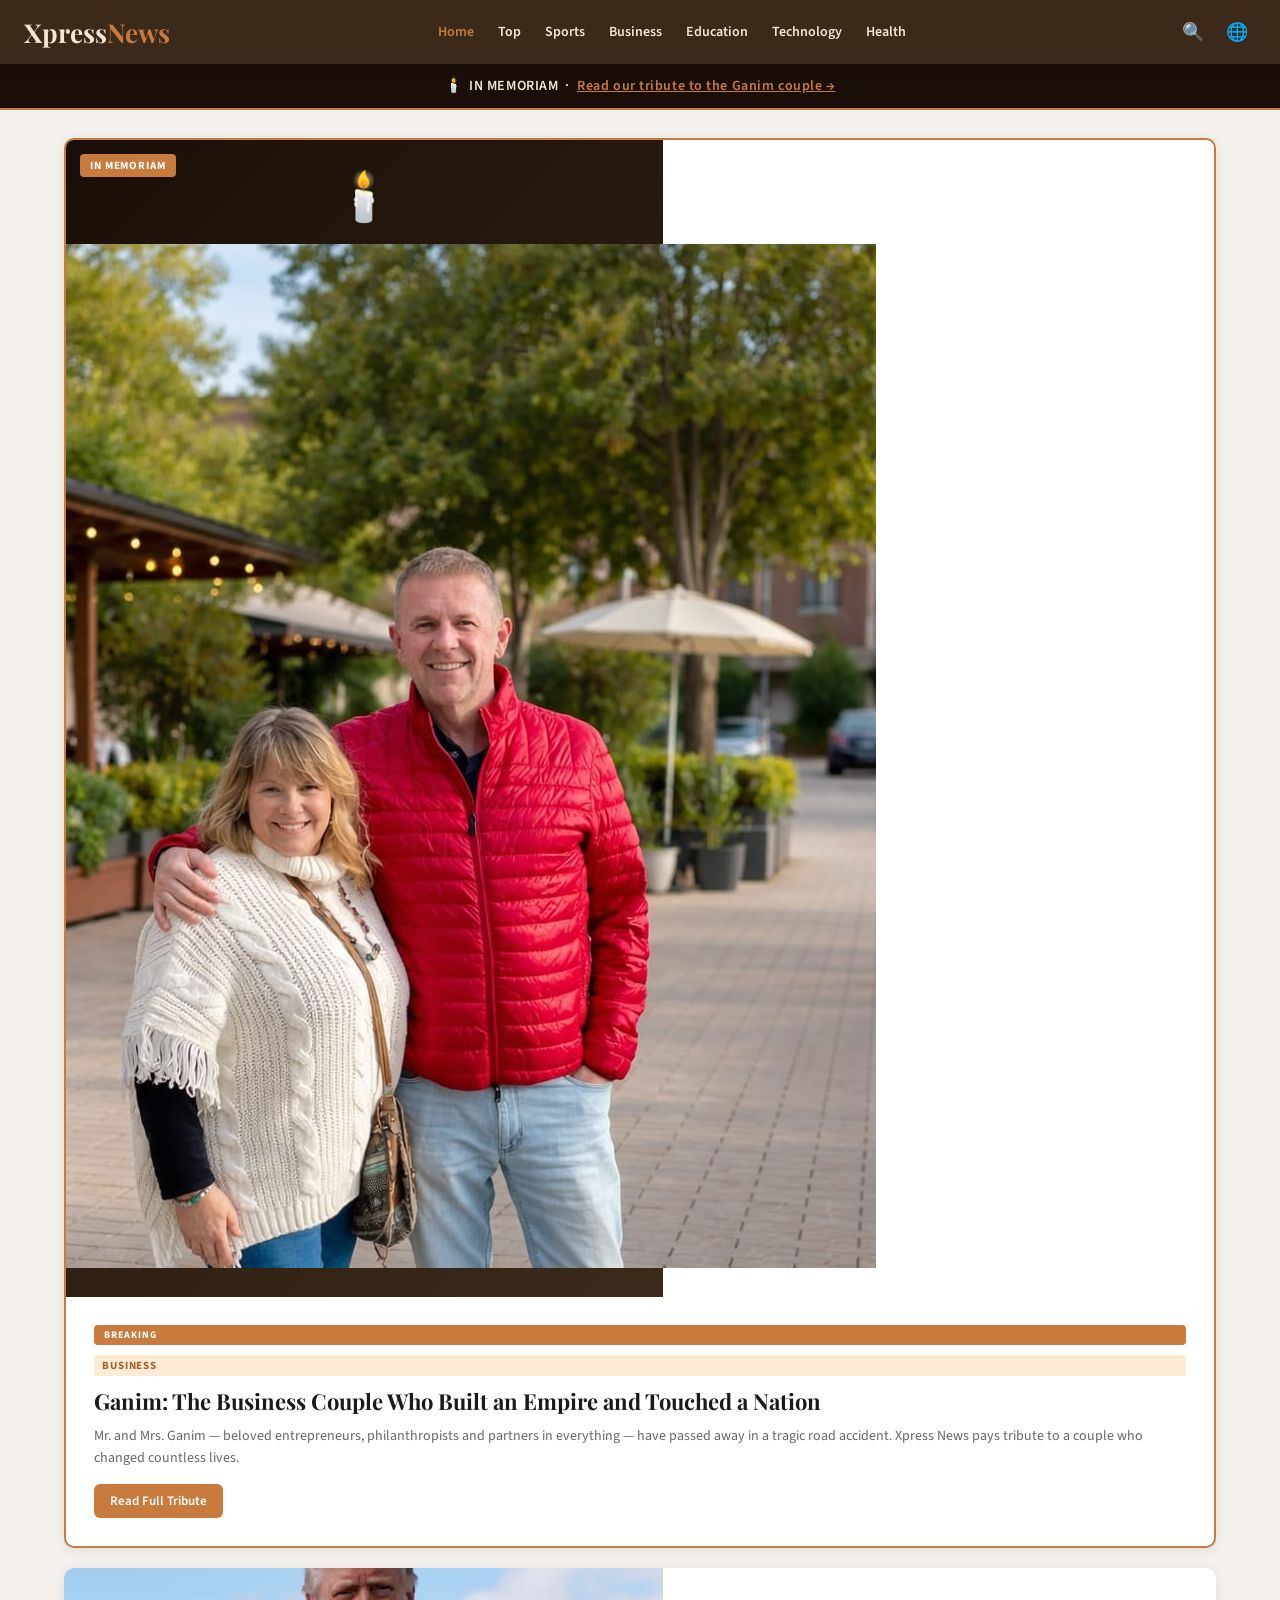
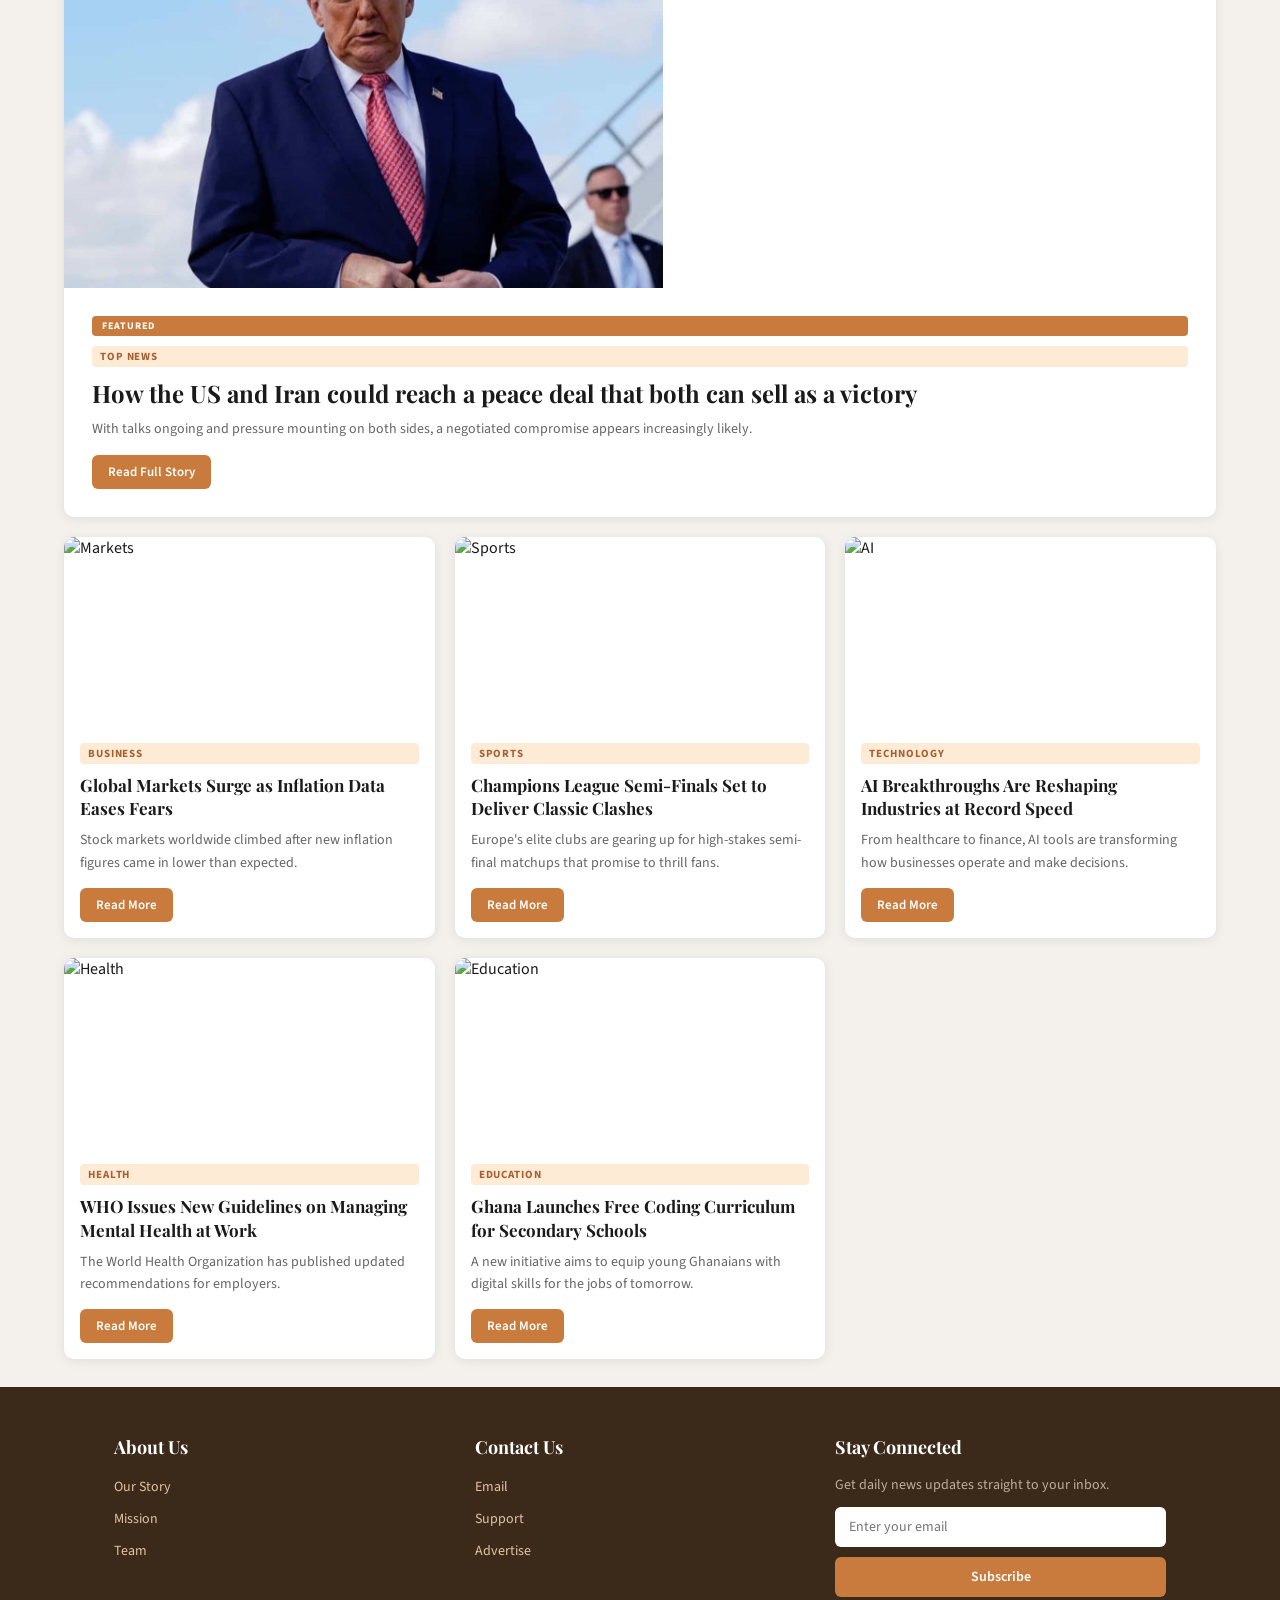
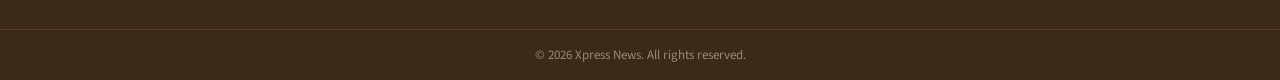
==== index.html @ 88f5d94f "Initial commit" ====
<!doctype html>
<html lang="en">
  <head>
    <meta charset="UTF-8" />
    <meta name="viewport" content="width=device-width, initial-scale=1.0" />
    <title>Xpress News — Breaking News, Latest Updates, Global & Local Coverage</title>
    <meta name="description" content="Xpress News delivers the latest breaking news, top stories, and in-depth coverage of global events, business, technology, sports, and more. Stay informed with fast and accurate reporting." />
    <meta name="keywords" content="Xpress News, breaking news, latest updates, global news, local news, business news, technology news, sports news, health news, education news, news today" />
    <meta name="author" content="Xpress News" />
    <meta name="robots" content="index, follow" />

    <!-- Open Graph / Facebook -->
    <meta property="og:type" content="website" />
    <meta property="og:url" content="https://xpressnews.com/" />
    <meta property="og:title" content="Xpress News — Breaking News, Latest Updates" />
    <meta property="og:description" content="Stay informed with Xpress News. Your trusted source for global breaking news, business, and technology updates." />
    <meta property="og:image" content="https://xpressnews.com/assest/images/tribute.jpeg" />

    <!-- Twitter -->
    <meta property="twitter:card" content="summary_large_image" />
    <meta property="twitter:url" content="https://xpressnews.com/" />
    <meta property="twitter:title" content="Xpress News — Breaking News, Latest Updates" />
    <meta property="twitter:description" content="Stay informed with Xpress News. Your trusted source for global breaking news, business, and technology updates." />
    <meta property="twitter:image" content="https://xpressnews.com/assest/images/tribute.jpeg" />

    <link rel="stylesheet" href="assest/css/style.css" />
  </head>
  <body>
    <header class="header">
      <a href="index.html" class="logo">Xpress<span>News</span></a>
      <nav class="nav desktop-nav">
        <a href="index.html" class="active">Home</a>
        <a href="Topnews.html">Top</a>
        <a href="Sports.html">Sports</a>
        <a href="Bussiness.html">Business</a>
        <a href="Education.html">Education</a>
        <a href="Technology.html">Technology</a>
        <a href="Health.html">Health</a>
      </nav>
      <div class="actions">
        <button id="searchBtn">🔍</button>
        <button onclick="toggleTranslate()">🌐</button>
        <button id="menuBtn" class="hamburger">☰</button>
      </div>
      <div id="google_translate_element"></div>
    </header>

    <div id="mobileMenu" class="mobile-menu">
      <a href="index.html">Home</a><a href="Topnews.html">Top News</a
      ><a href="Sports.html">Sports</a> <a href="Bussiness.html">Business</a
      ><a href="Education.html">Education</a>
      <a href="Technology.html">Technology</a><a href="Health.html">Health</a>
    </div>

    <div id="searchBar" class="search-bar">
      <input
        type="text"
        id="searchInput"
        placeholder="Search news articles..."
      />
    </div>

    <!-- BREAKING: GANIM TRIBUTE — prominent placement for SEO & visibility -->
    <div
      style="
        background: #1a0f08;
        color: var(--cream, #f5e6d3);
        text-align: center;
        padding: 12px 20px;
        font-size: 14px;
        font-weight: 600;
        letter-spacing: 0.04em;
        border-bottom: 2px solid #c97b3d;
      "
    >
      🕯️ &nbsp;IN MEMORIAM &nbsp;·&nbsp;
      <a
        href="ganim-tribute.html"
        style="color: #c97b3d; text-decoration: underline"
        >Read our tribute to the Ganim couple →</a
      >
    </div>
    <main class="news-grid">
      <!-- GANIM FEATURED TRIBUTE CARD -->
      <div
        class="news-card featured-card"
        style="border: 2px solid #c97b3d"
        onclick="window.location.href = 'ganim-tribute.html'"
        onkeypress="window.location.href = 'ganim-tribute.html'"
        style="cursor: pointer"
      >
        <div
          style="
            background: linear-gradient(135deg, #1a0f08, #3b2a1a);
            width: 52%;
            min-height: 320px;
            display: flex;
            align-items: center;
            justify-content: center;
            flex-shrink: 0;
            position: relative;
          "
        >
          <div style="text-align: center; padding: 24px">
            <div style="font-size: 48px; margin-bottom: 12px">🕯️</div>
            <div
              style="
                font-size: 13px;
                color: rgba(245, 230, 211, 0.6);
                letter-spacing: 0.08em;
              "
            >
              <img src="assest/images/tribute.jpeg" />
            </div>
          </div>
          <div
            style="
              position: absolute;
              top: 14px;
              left: 14px;
              background: #c97b3d;
              color: white;
              font-size: 11px;
              font-weight: 700;
              padding: 4px 10px;
              border-radius: 4px;
              letter-spacing: 0.08em;
              text-transform: uppercase;
            "
          >
            In Memoriam
          </div>
        </div>
        <div class="news-card-body" style="justify-content: center">
          <span class="featured-badge">Breaking</span>
          <div class="news-category">Business</div>
          <h3 style="font-size: 22px">
            Ganim: The Business Couple Who Built an Empire and Touched a Nation
          </h3>
          <p>
            Mr. and Mrs. Ganim — beloved entrepreneurs, philanthropists and
            partners in everything — have passed away in a tragic road accident.
            Xpress News pays tribute to a couple who changed countless lives.
          </p>
          <a
            href="ganim-tribute.html"
            class="read-more"
            onclick="event.stopPropagation()"
            >Read Full Tribute</a
          >
        </div>
      </div>

      <div class="news-card featured-card" data-article-id="us-iran-deal">
        <img src="assest/images/Trump.jpeg" alt="US Iran" class="news-image" />
        <div class="news-card-body">
          <span class="featured-badge">Featured</span>
          <div class="news-category">Top News</div>
          <h3>
            How the US and Iran could reach a peace deal that both can sell as a
            victory
          </h3>
          <p>
            With talks ongoing and pressure mounting on both sides, a negotiated
            compromise appears increasingly likely.
          </p>
          <a href="#" class="read-more">Read Full Story</a>
        </div>
      </div>

      <div class="news-card" data-article-id="markets-surge">
        <img
          src="https://images.unsplash.com/photo-1611974789855-9c2a0a7236a3?w=600&q=80"
          alt="Markets"
          class="news-image"
        />
        <div class="news-card-body">
          <div class="news-category">Business</div>
          <h3>Global Markets Surge as Inflation Data Eases Fears</h3>
          <p>
            Stock markets worldwide climbed after new inflation figures came in
            lower than expected.
          </p>
          <a href="#" class="read-more">Read More</a>
        </div>
      </div>

      <div class="news-card" data-article-id="champions-league">
        <img
          src="https://images.unsplash.com/photo-1546519638-68e109498ffc?w=600&q=80"
          alt="Sports"
          class="news-image"
        />
        <div class="news-card-body">
          <div class="news-category">Sports</div>
          <h3>Champions League Semi-Finals Set to Deliver Classic Clashes</h3>
          <p>
            Europe's elite clubs are gearing up for high-stakes semi-final
            matchups that promise to thrill fans.
          </p>
          <a href="#" class="read-more">Read More</a>
        </div>
      </div>

      <div class="news-card" data-article-id="ai-industries">
        <img
          src="https://images.unsplash.com/photo-1677442135703-1787eea5ce01?w=600&q=80"
          alt="AI"
          class="news-image"
        />
        <div class="news-card-body">
          <div class="news-category">Technology</div>
          <h3>AI Breakthroughs Are Reshaping Industries at Record Speed</h3>
          <p>
            From healthcare to finance, AI tools are transforming how businesses
            operate and make decisions.
          </p>
          <a href="#" class="read-more">Read More</a>
        </div>
      </div>

      <div class="news-card" data-article-id="who-mental-health">
        <img
          src="https://images.unsplash.com/photo-1505751172876-fa1923c5c528?w=600&q=80"
          alt="Health"
          class="news-image"
        />
        <div class="news-card-body">
          <div class="news-category">Health</div>
          <h3>WHO Issues New Guidelines on Managing Mental Health at Work</h3>
          <p>
            The World Health Organization has published updated recommendations
            for employers.
          </p>
          <a href="#" class="read-more">Read More</a>
        </div>
      </div>

      <div class="news-card" data-article-id="ghana-coding">
        <img
          src="https://images.unsplash.com/photo-1580582932707-520aed937b7b?w=600&q=80"
          alt="Education"
          class="news-image"
        />
        <div class="news-card-body">
          <div class="news-category">Education</div>
          <h3>Ghana Launches Free Coding Curriculum for Secondary Schools</h3>
          <p>
            A new initiative aims to equip young Ghanaians with digital skills
            for the jobs of tomorrow.
          </p>
          <a href="#" class="read-more">Read More</a>
        </div>
      </div>
    </main>

    <footer class="footer">
      <div class="footer-container">
        <div class="footer-column">
          <h3>About Us</h3>
          <ul>
            <li><a href="About.html">Our Story</a></li>
            <li><a href="About.html#mission">Mission</a></li>
            <li><a href="About.html#team">Team</a></li>
          </ul>
        </div>
        <div class="footer-column">
          <h3>Contact Us</h3>
          <ul>
            <li><a href="#">Email</a></li>
            <li><a href="#">Support</a></li>
            <li><a href="#">Advertise</a></li>
          </ul>
        </div>
        <div class="footer-column">
          <h3>Stay Connected</h3>
          <p>Get daily news updates straight to your inbox.</p>
          <div class="newsletter">
            <input type="email" placeholder="Enter your email" /><button>
              Subscribe
            </button>
          </div>
        </div>
      </div>
      <div class="footer-bottom">© 2026 Xpress News. All rights reserved.</div>
    </footer>

    <script defer src="assest/JS/index.js"></script>
    <script src="//translate.google.com/translate_a/element.js?cb=googleTranslateElementInit"></script>
  </body>
</html>
---- assest/css/style.css ----
/* ===== XPRESS NEWS — UNIFIED STYLES ===== */
@import url("https://fonts.googleapis.com/css2?family=Playfair+Display:wght@700&family=Source+Sans+3:wght@400;600&display=swap");

*,
*::before,
*::after {
  box-sizing: border-box;
  margin: 0;
  padding: 0;
}

:root {
  --brown: #3b2a1a;
  --brown-mid: #5a3d28;
  --amber: #c97b3d;
  --amber-dark: #a65f2d;
  --cream: #f5e6d3;
  --bg: #f4f1ec;
  --white: #ffffff;
  --text: #1a1a1a;
  --text-muted: #666;
  --radius: 10px;
  --shadow: 0 2px 12px rgba(0, 0, 0, 0.08);
}

body {
  font-family: "Source Sans 3", Arial, sans-serif;
  background: var(--bg);
  color: var(--text);
  display: flex;
  flex-direction: column;
  min-height: 100vh;
}

/* HEADER */
.header {
  display: flex;
  justify-content: space-between;
  align-items: center;
  background: var(--brown);
  color: white;
  padding: 0 24px;
  height: 64px;
  position: sticky;
  top: 0;
  z-index: 100;
  box-shadow: 0 2px 8px rgba(0, 0, 0, 0.3);
}
.logo {
  font-family: "Playfair Display", Georgia, serif;
  font-size: 26px;
  font-weight: 700;
  color: var(--cream);
  text-decoration: none;
}
.logo span {
  color: var(--amber);
}
.nav {
  display: flex;
  align-items: center;
  gap: 2px;
}
.nav a {
  text-decoration: none;
  color: var(--cream);
  font-size: 14px;
  font-weight: 600;
  padding: 6px 11px;
  border-radius: 6px;
  transition: background 0.18s;
}
.nav a:hover {
  background: rgba(255, 255, 255, 0.12);
}
.nav a.active {
  color: var(--amber);
}
.actions {
  display: flex;
  align-items: center;
  gap: 6px;
}
.actions button {
  background: none;
  border: none;
  color: var(--cream);
  font-size: 18px;
  cursor: pointer;
  padding: 6px 8px;
  border-radius: 6px;
  transition: background 0.18s;
}
.actions button:hover {
  background: rgba(255, 255, 255, 0.12);
}
.hamburger {
  display: none;
}
#google_translate_element {
  display: none;
  position: absolute;
  top: 64px;
  right: 16px;
  background: white;
  border-radius: 8px;
  box-shadow: var(--shadow);
  padding: 8px;
  z-index: 200;
}

/* MOBILE MENU */
.mobile-menu {
  display: none;
  flex-direction: column;
  background: var(--brown-mid);
}
.mobile-menu.open {
  display: flex;
}
.mobile-menu a {
  padding: 13px 24px;
  color: var(--cream);
  text-decoration: none;
  font-size: 15px;
  font-weight: 600;
  border-bottom: 1px solid rgba(255, 255, 255, 0.06);
}
.mobile-menu a:hover {
  background: rgba(255, 255, 255, 0.07);
}

/* SEARCH */
.search-bar {
  background: white;
  padding: 10px 24px;
  border-bottom: 1px solid rgba(0, 0, 0, 0.08);
  display: none;
}
.search-bar.open {
  display: block;
}
.search-bar input {
  width: 100%;
  max-width: 600px;
  display: block;
  margin: 0 auto;
  padding: 10px 16px;
  font-size: 15px;
  border: 1.5px solid #ddd;
  border-radius: 8px;
  outline: none;
  font-family: inherit;
}
.search-bar input:focus {
  border-color: var(--amber);
}

/* PAGE HERO */
.page-hero {
  background: var(--brown);
  color: var(--cream);
  padding: 30px 24px 26px;
  border-bottom: 3px solid var(--amber);
}
.page-hero h1 {
  font-family: "Playfair Display", Georgia, serif;
  font-size: 34px;
  margin-bottom: 6px;
}
.page-hero p {
  color: rgba(245, 230, 211, 0.7);
  font-size: 15px;
}

/* NEWS GRID */
.news-grid {
  display: grid;
  grid-template-columns: repeat(auto-fill, minmax(280px, 1fr));
  gap: 20px;
  padding: 28px 24px;
  flex: 1;
  max-width: 1200px;
  margin: 0 auto;
  width: 100%;
}

/* NEWS CARD */
.news-card {
  background: var(--white);
  border-radius: var(--radius);
  box-shadow: var(--shadow);
  overflow: hidden;
  display: flex;
  flex-direction: column;
  transition:
    transform 0.2s,
    box-shadow 0.2s;
}
.news-card:hover {
  transform: translateY(-4px);
  box-shadow: 0 8px 24px rgba(0, 0, 0, 0.13);
}
.news-image {
  width: 100%;
  height: 190px;
  object-fit: cover;
  display: block;
}
.news-card-body {
  padding: 16px;
  flex: 1;
  display: flex;
  flex-direction: column;
}
.news-category {
  display: inline-block;
  font-size: 11px;
  font-weight: 700;
  letter-spacing: 0.08em;
  text-transform: uppercase;
  color: var(--amber-dark);
  background: #fdebd6;
  padding: 3px 8px;
  border-radius: 4px;
  margin-bottom: 10px;
}
.news-card h3 {
  font-family: "Playfair Display", Georgia, serif;
  font-size: 17px;
  line-height: 1.4;
  margin-bottom: 8px;
}
.news-card p {
  font-size: 14px;
  color: var(--text-muted);
  line-height: 1.6;
  flex: 1;
  margin-bottom: 14px;
}
.read-more {
  align-self: flex-start;
  padding: 8px 16px;
  border: none;
  background: var(--amber);
  color: white;
  border-radius: 6px;
  cursor: pointer;
  font-size: 13px;
  font-weight: 600;
  font-family: inherit;
  text-decoration: none;
  display: inline-block;
  transition: background 0.18s;
}
.read-more:hover {
  background: var(--amber-dark);
}

/* FEATURED CARD */
.featured-card {
  grid-column: 1 / -1;
  display: flex;
  background: var(--white);
  border-radius: var(--radius);
  box-shadow: var(--shadow);
  overflow: hidden;
}
.featured-card .news-image {
  width: 52%;
  height: 320px;
  flex-shrink: 0;
}
.featured-card .news-card-body {
  padding: 28px;
  justify-content: center;
}
.featured-card h3 {
  font-size: 24px;
}
.featured-badge {
  display: inline-block;
  font-size: 10px;
  font-weight: 700;
  letter-spacing: 0.1em;
  text-transform: uppercase;
  color: white;
  background: var(--amber);
  padding: 3px 10px;
  border-radius: 4px;
  margin-bottom: 10px;
}

/* ARTICLE */
.article-container {
  max-width: 820px;
  margin: 36px auto;
  padding: 0 24px;
  flex: 1;
}
.article-inner {
  background: var(--white);
  border-radius: var(--radius);
  box-shadow: var(--shadow);
  overflow: hidden;
}
.article-inner .article-image {
  width: 100%;
  height: 400px;
  object-fit: cover;
  display: block;
}
.article-body {
  padding: 32px;
}
.article-category {
  display: inline-block;
  font-size: 11px;
  font-weight: 700;
  letter-spacing: 0.1em;
  text-transform: uppercase;
  color: var(--amber-dark);
  background: #fdebd6;
  padding: 4px 10px;
  border-radius: 4px;
  margin-bottom: 14px;
}
.article-title {
  font-family: "Playfair Display", Georgia, serif;
  font-size: 30px;
  line-height: 1.3;
  margin-bottom: 10px;
}
.article-meta {
  color: var(--text-muted);
  font-size: 14px;
  margin-bottom: 22px;
  padding-bottom: 20px;
  border-bottom: 1px solid #eee;
}
.article-content p {
  font-size: 16px;
  line-height: 1.85;
  margin-bottom: 20px;
  color: #333;
}

/* RELATED */
.related-section {
  max-width: 820px;
  margin: 0 auto 40px;
  padding: 0 24px;
}
.related-section h2 {
  font-family: "Playfair Display", Georgia, serif;
  font-size: 22px;
  margin-bottom: 16px;
  padding-bottom: 10px;
  border-bottom: 2px solid var(--amber);
  display: inline-block;
}
.related-grid {
  display: grid;
  grid-template-columns: repeat(auto-fill, minmax(220px, 1fr));
  gap: 16px;
}

/* FOOTER */
.footer {
  background: var(--brown);
  color: var(--cream);
  margin-top: auto;
}
.footer-container {
  display: grid;
  grid-template-columns: repeat(auto-fit, minmax(200px, 1fr));
  gap: 30px;
  padding: 48px 24px 32px;
  max-width: 1100px;
  margin: auto;
}
.footer-column h3 {
  font-family: "Playfair Display", Georgia, serif;
  font-size: 18px;
  margin-bottom: 16px;
  color: #fff;
}
.footer-column ul {
  list-style: none;
}
.footer-column ul li {
  margin-bottom: 10px;
}
.footer-column ul li a {
  color: #e0c3a3;
  text-decoration: none;
  font-size: 14px;
  transition: color 0.15s;
}
.footer-column ul li a:hover {
  color: #fff;
}
.footer-column p {
  font-size: 14px;
  color: rgba(245, 230, 211, 0.7);
  margin-bottom: 12px;
}
.newsletter {
  display: flex;
  flex-direction: column;
  gap: 10px;
}
.newsletter input {
  padding: 10px 14px;
  border: none;
  border-radius: 6px;
  font-size: 14px;
  font-family: inherit;
}
.newsletter button {
  padding: 10px;
  border: none;
  background: var(--amber);
  color: white;
  border-radius: 6px;
  cursor: pointer;
  font-size: 14px;
  font-weight: 600;
  font-family: inherit;
  transition: background 0.18s;
}
.newsletter button:hover {
  background: var(--amber-dark);
}
.footer-bottom {
  text-align: center;
  padding: 16px;
  border-top: 1px solid var(--brown-mid);
  font-size: 13px;
  color: rgba(245, 230, 211, 0.5);
}

main {
  flex: 1;
}

/* RESPONSIVE */
@media (max-width: 768px) {
  .desktop-nav {
    display: none;
  }
  .hamburger {
    display: block;
  }
  .featured-card {
    flex-direction: column;
  }
  .featured-card .news-image {
    width: 100%;
    height: 220px;
  }
  .article-inner .article-image {
    height: 240px;
  }
  .article-title {
    font-size: 24px;
  }
  .news-grid {
    padding: 16px;
    gap: 14px;
  }
}
@media (max-width: 480px) {
  .header {
    padding: 0 14px;
  }
  .logo {
    font-size: 22px;
  }
  .news-grid {
    grid-template-columns: 1fr;
  }
}
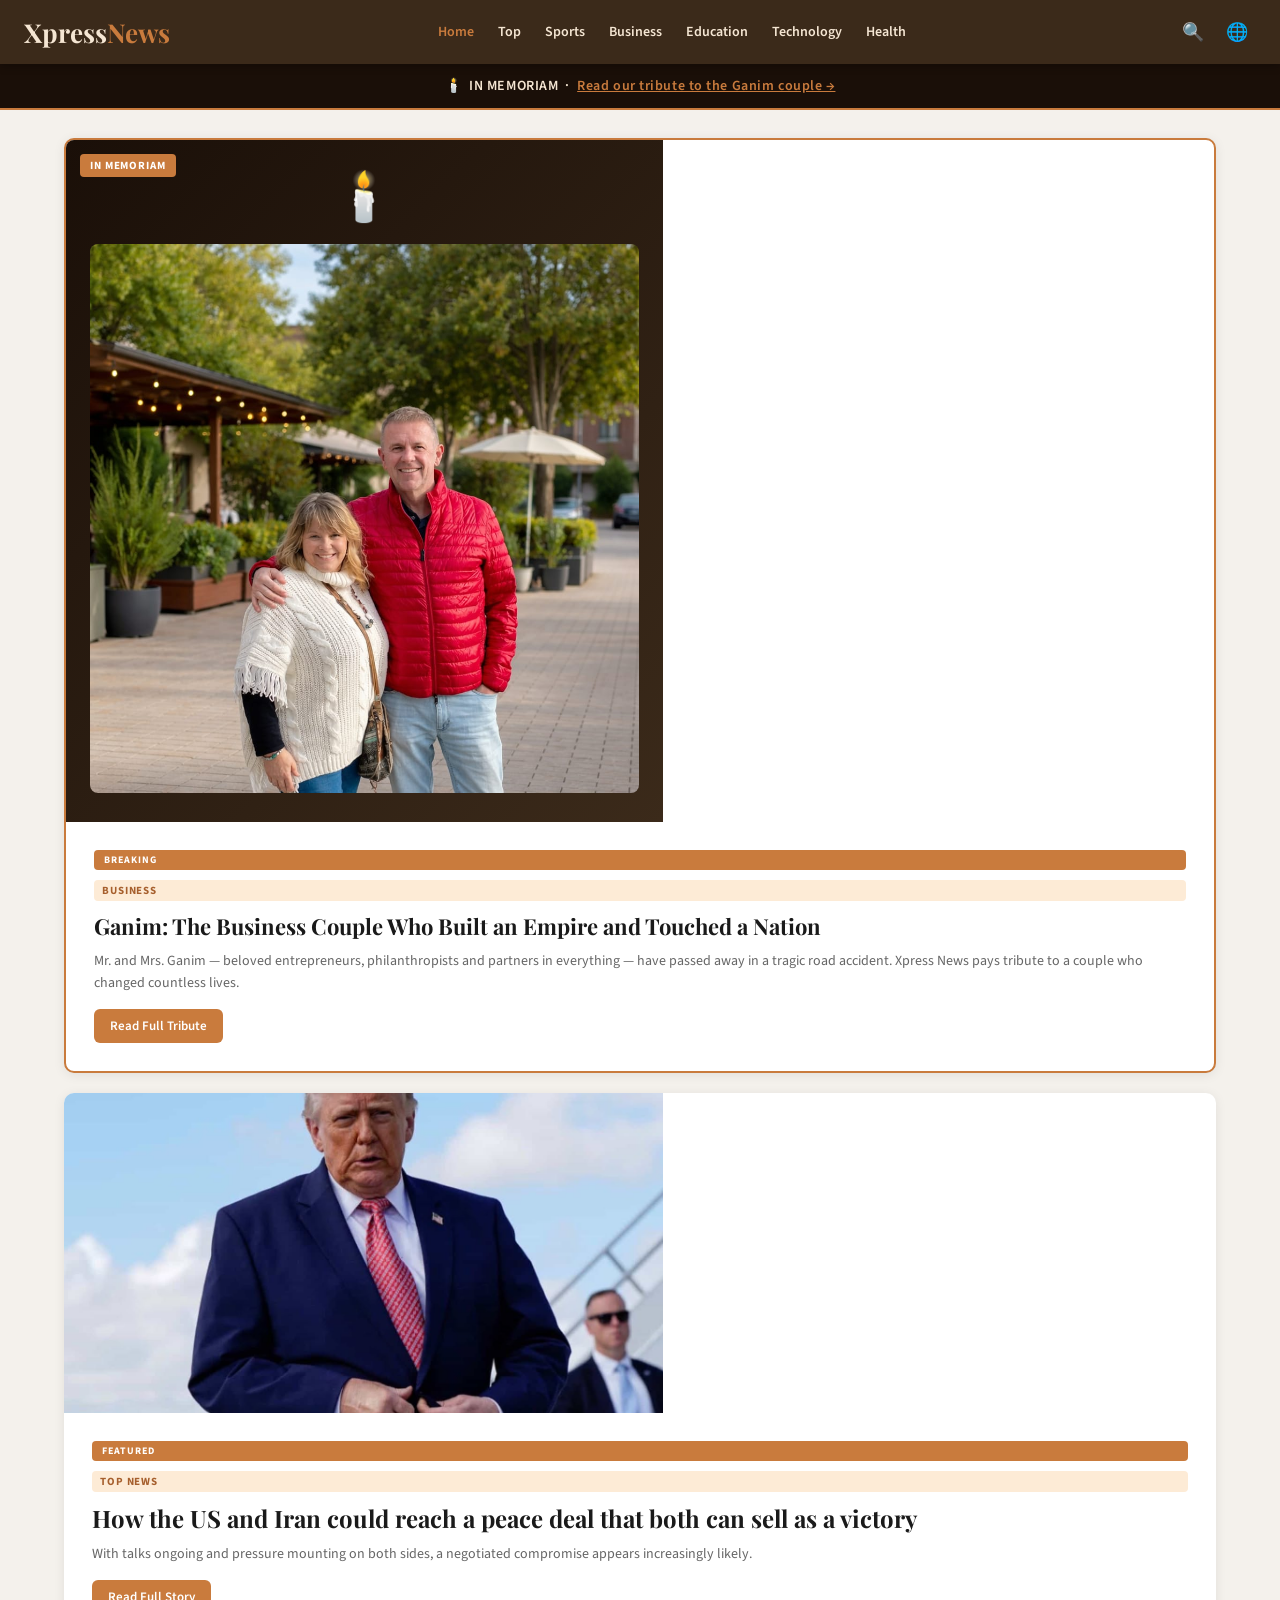
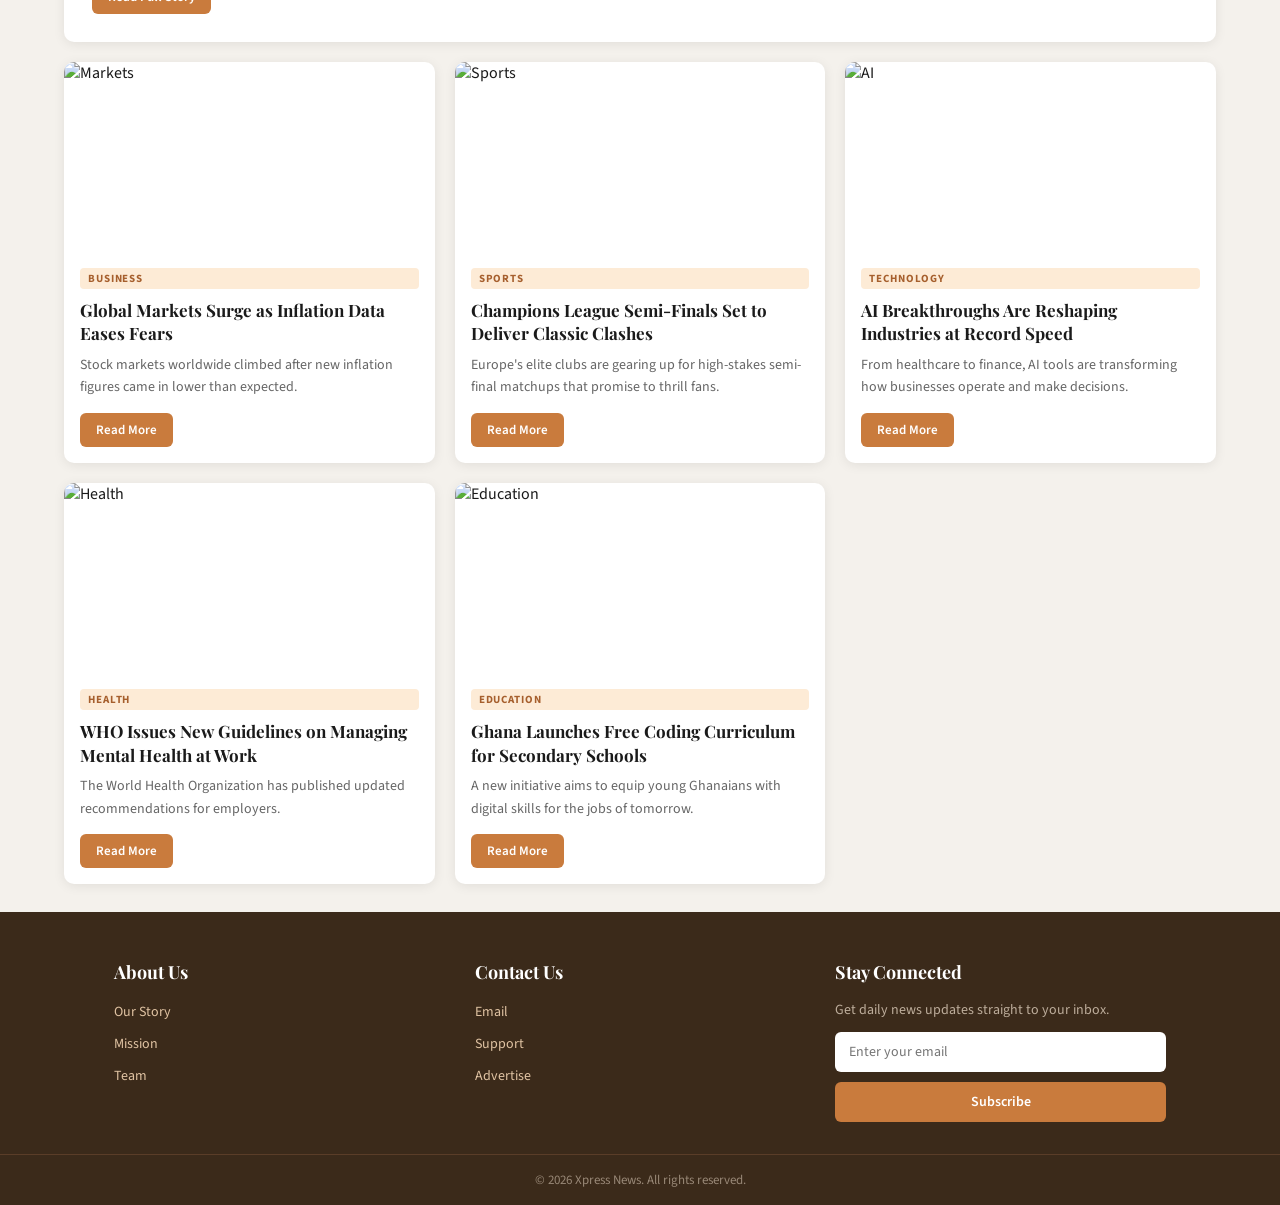
==== commit 247f0341: "Fix memorial image size on home page" ====
--- a/index.html
+++ b/index.html
@@ -3,25 +3,51 @@
   <head>
     <meta charset="UTF-8" />
     <meta name="viewport" content="width=device-width, initial-scale=1.0" />
-    <title>Xpress News — Breaking News, Latest Updates, Global & Local Coverage</title>
-    <meta name="description" content="Xpress News delivers the latest breaking news, top stories, and in-depth coverage of global events, business, technology, sports, and more. Stay informed with fast and accurate reporting." />
-    <meta name="keywords" content="Xpress News, breaking news, latest updates, global news, local news, business news, technology news, sports news, health news, education news, news today" />
+    <title>
+      Xpress News — Breaking News, Latest Updates, Global & Local Coverage
+    </title>
+    <meta
+      name="description"
+      content="Xpress News delivers the latest breaking news, top stories, and in-depth coverage of global events, business, technology, sports, and more. Stay informed with fast and accurate reporting."
+    />
+    <meta
+      name="keywords"
+      content="Xpress News, breaking news, latest updates, global news, local news, business news, technology news, sports news, health news, education news, news today"
+    />
     <meta name="author" content="Xpress News" />
     <meta name="robots" content="index, follow" />
 
     <!-- Open Graph / Facebook -->
     <meta property="og:type" content="website" />
     <meta property="og:url" content="https://xpressnews.com/" />
-    <meta property="og:title" content="Xpress News — Breaking News, Latest Updates" />
-    <meta property="og:description" content="Stay informed with Xpress News. Your trusted source for global breaking news, business, and technology updates." />
-    <meta property="og:image" content="https://xpressnews.com/assest/images/tribute.jpeg" />
+    <meta
+      property="og:title"
+      content="Xpress News — Breaking News, Latest Updates"
+    />
+    <meta
+      property="og:description"
+      content="Stay informed with Xpress News. Your trusted source for global breaking news, business, and technology updates."
+    />
+    <meta
+      property="og:image"
+      content="https://xpressnews.com/assest/images/tribute.jpeg"
+    />
 
     <!-- Twitter -->
     <meta property="twitter:card" content="summary_large_image" />
     <meta property="twitter:url" content="https://xpressnews.com/" />
-    <meta property="twitter:title" content="Xpress News — Breaking News, Latest Updates" />
-    <meta property="twitter:description" content="Stay informed with Xpress News. Your trusted source for global breaking news, business, and technology updates." />
-    <meta property="twitter:image" content="https://xpressnews.com/assest/images/tribute.jpeg" />
+    <meta
+      property="twitter:title"
+      content="Xpress News — Breaking News, Latest Updates"
+    />
+    <meta
+      property="twitter:description"
+      content="Stay informed with Xpress News. Your trusted source for global breaking news, business, and technology updates."
+    />
+    <meta
+      property="twitter:image"
+      content="https://xpressnews.com/assest/images/tribute.jpeg"
+    />
 
     <link rel="stylesheet" href="assest/css/style.css" />
   </head>
@@ -110,7 +136,15 @@
                 letter-spacing: 0.08em;
               "
             >
-              <img src="assest/images/tribute.jpeg" />
+              <img
+                src="assest/images/tribute.jpeg"
+                style="
+                  width: 100%;
+                  height: 100%;
+                  object-fit: cover;
+                  border-radius: 8px;
+                "
+              />
             </div>
           </div>
           <div
